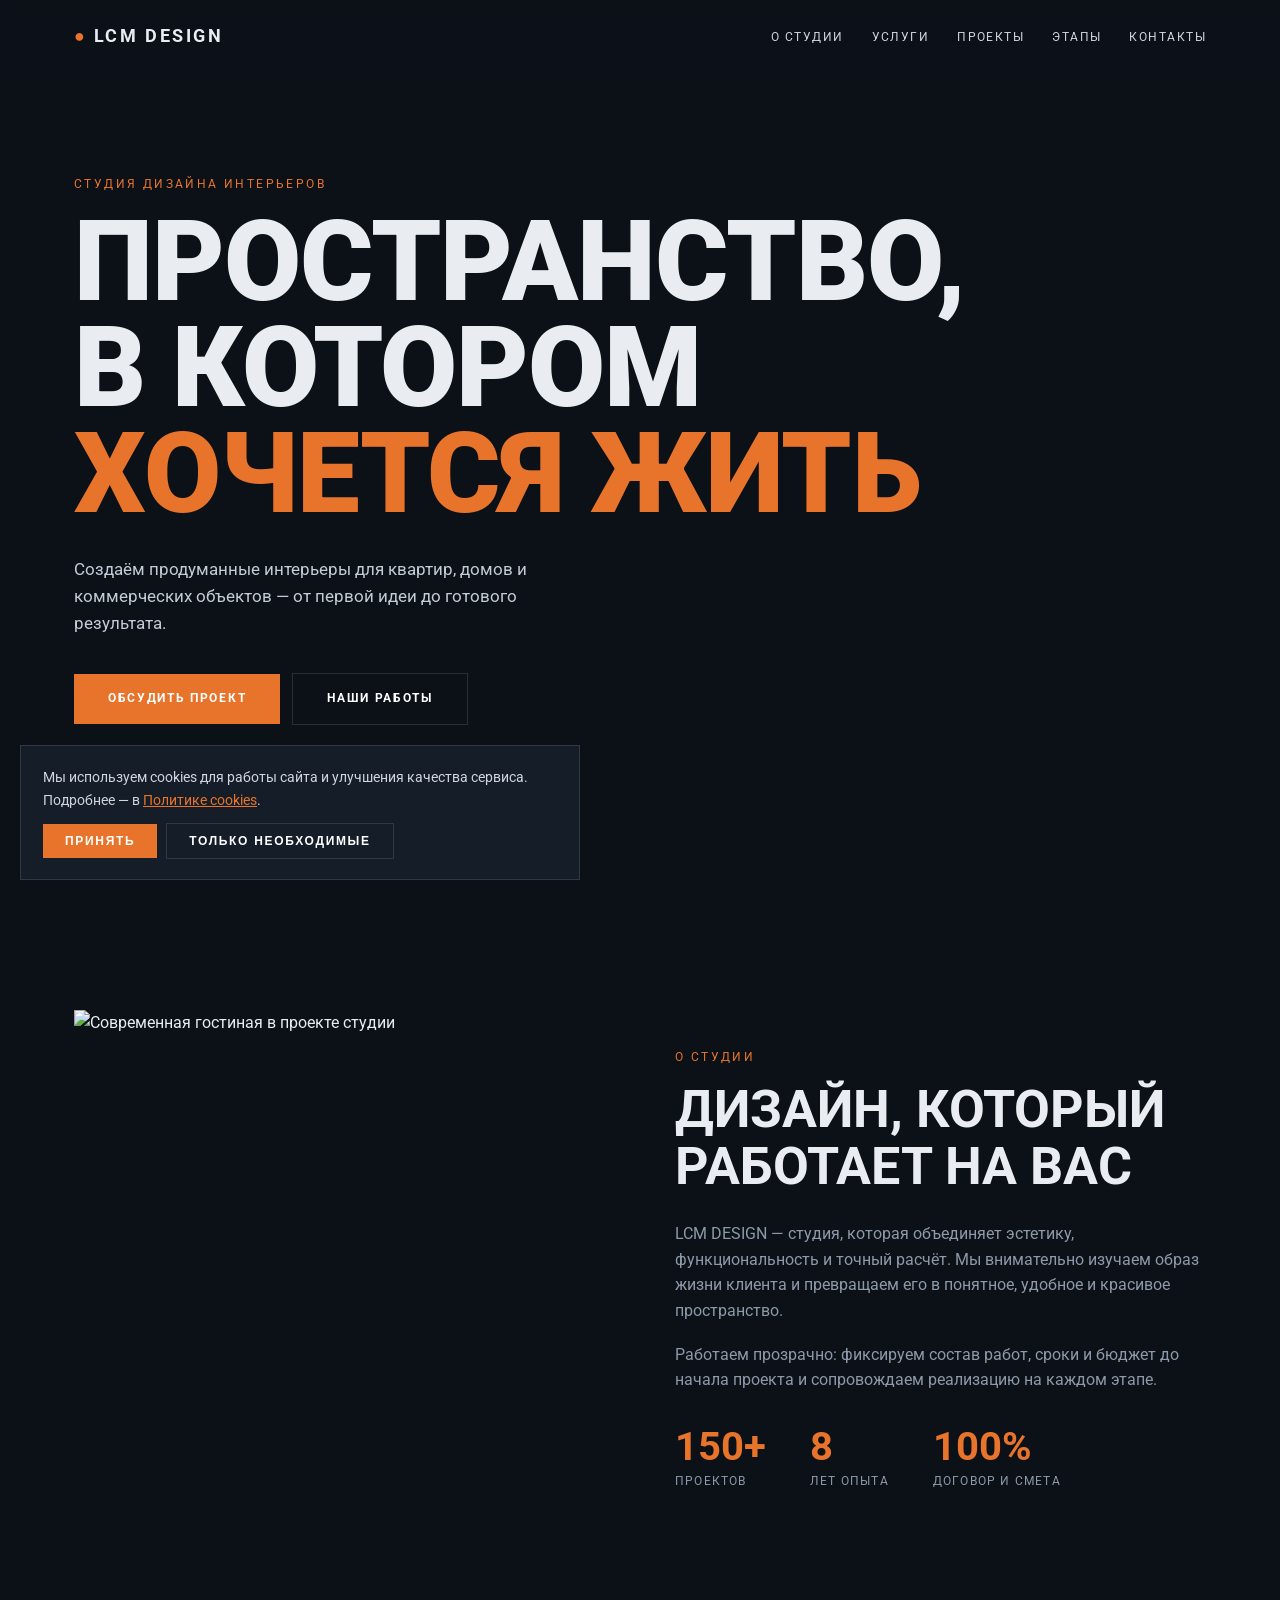
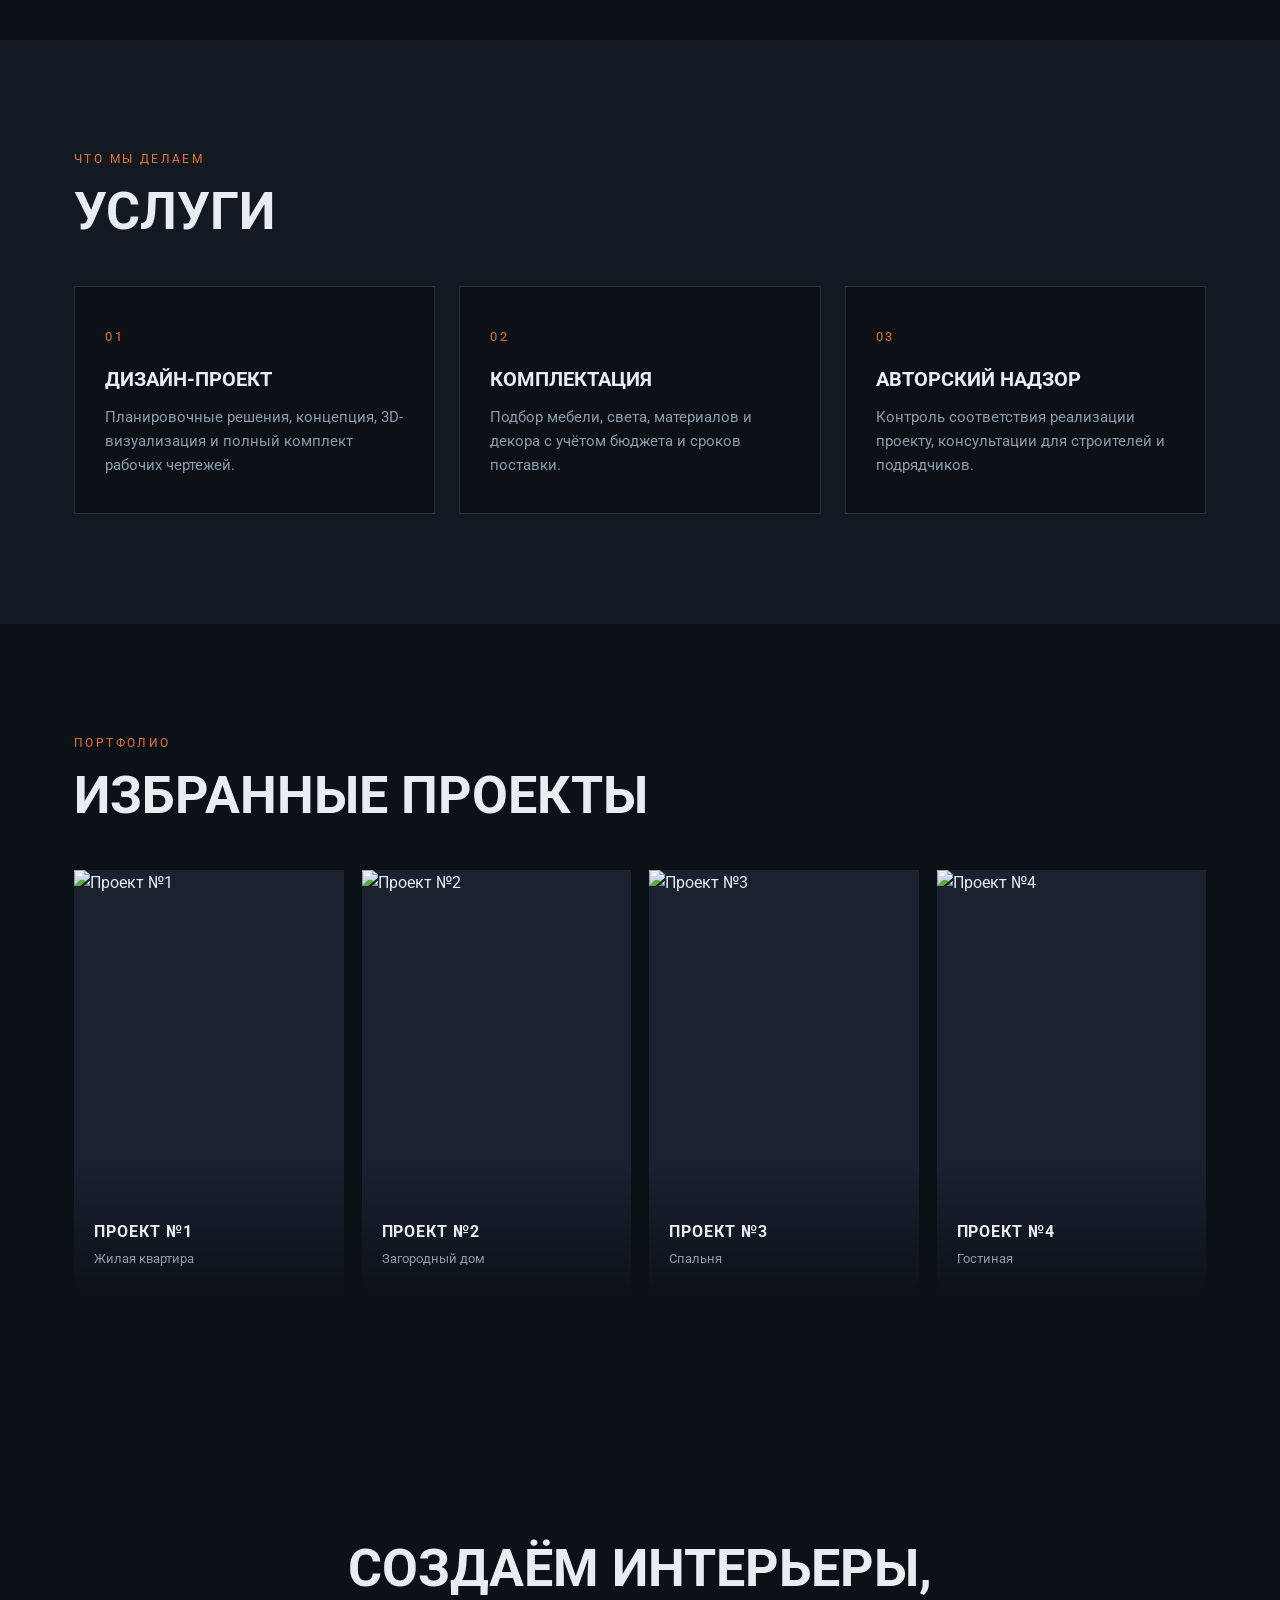
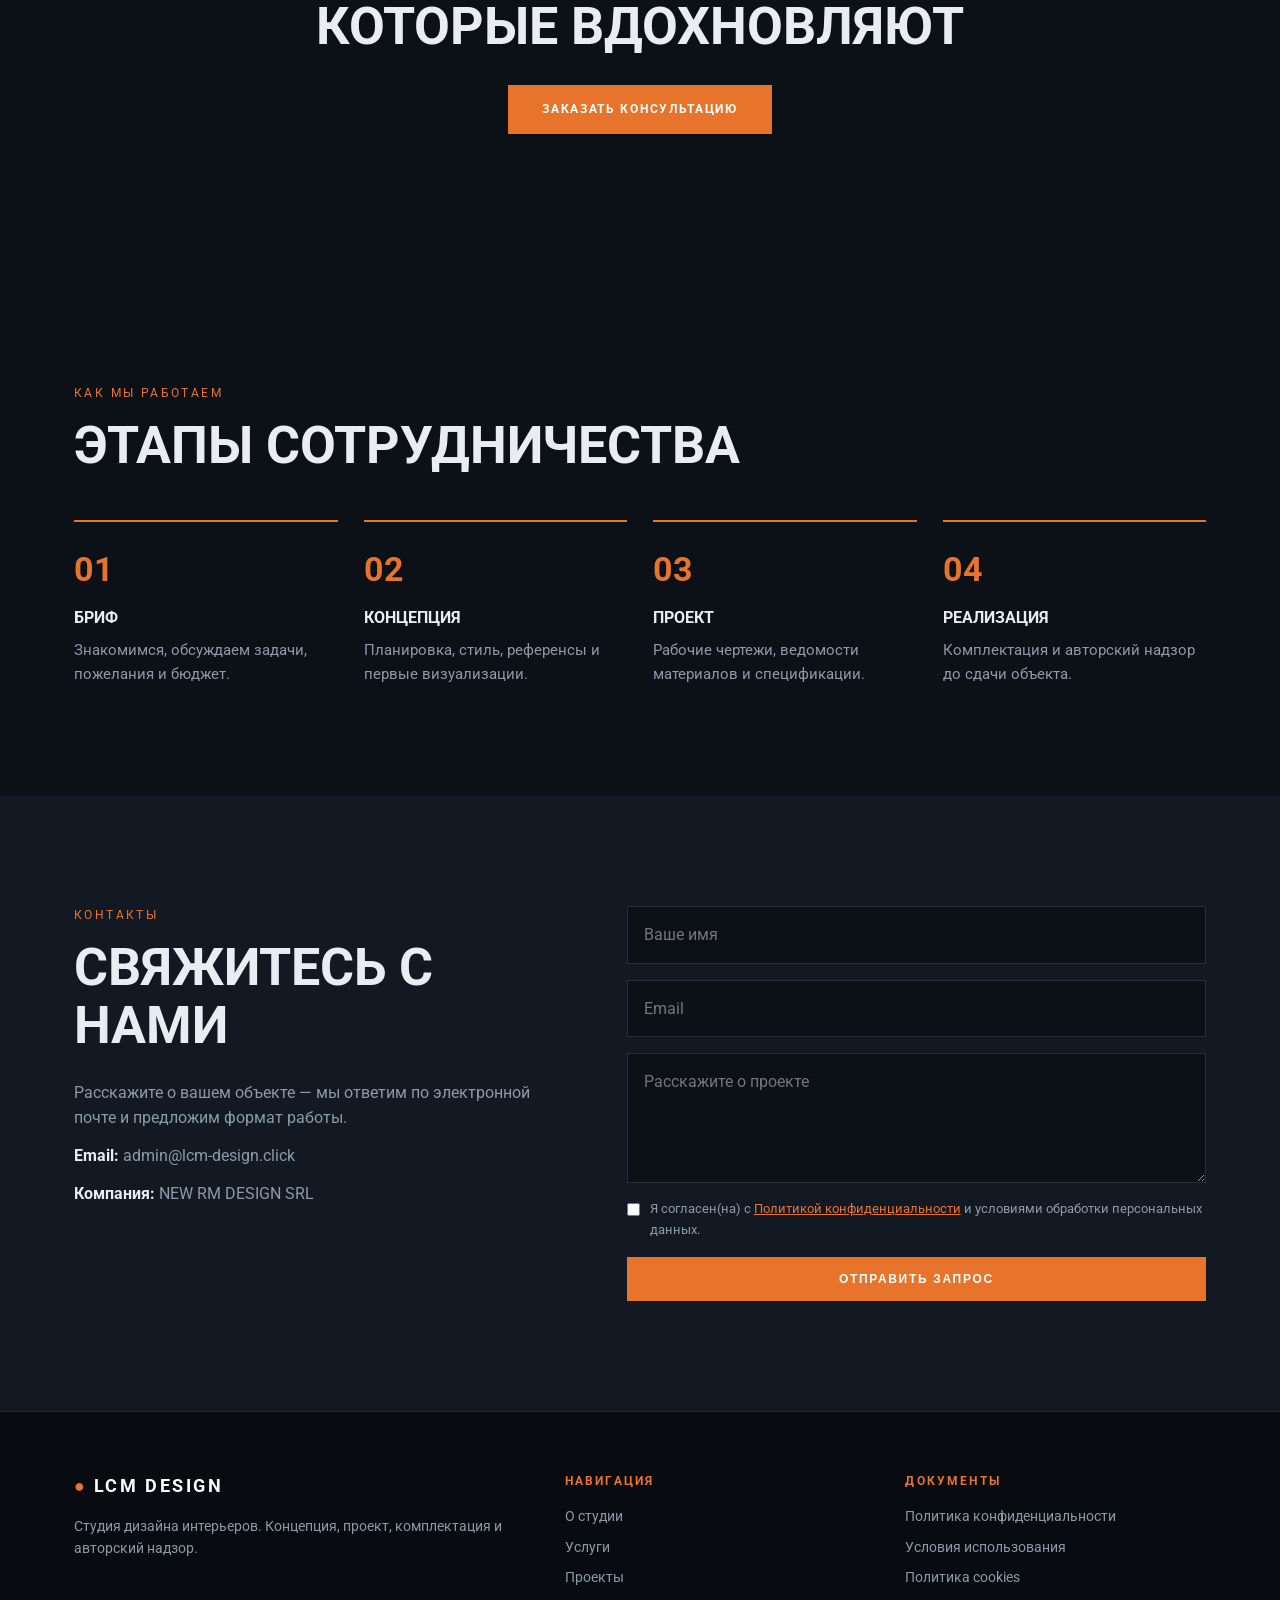
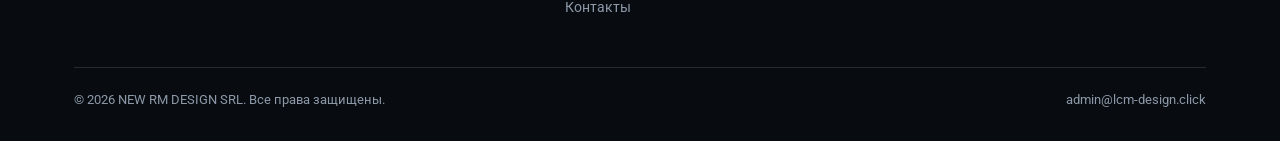
==== index.html @ 58ccce7f "Add files via upload" ====
<!DOCTYPE html>
<html lang="ru">
<head>
<meta charset="UTF-8">
<meta name="viewport" content="width=device-width,initial-scale=1">
<title>LCM DESIGN — студия дизайна интерьеров</title>
<meta name="description" content="LCM DESIGN — дизайн-проекты жилых и коммерческих интерьеров: концепция, визуализация, комплектация и авторский надзор.">
<link href="https://fonts.googleapis.com/css2?family=Roboto:wght@300;400;500;700;900&display=swap" rel="stylesheet">
<link rel="stylesheet" href="style.css">
</head>
<body>
<header><div class="wrap">
<a class="logo" href="index.html"><b>●</b> LCM DESIGN</a>
<button class="burger" id="burger" aria-label="Меню">☰</button>
<nav id="nav">
<a href="#about">О студии</a><a href="#services">Услуги</a><a href="#projects">Проекты</a><a href="#process">Этапы</a><a href="#contacts">Контакты</a>
</nav></div></header>

<div class="hero"><div class="wrap">
<div class="label">Студия дизайна интерьеров</div>
<h1>Пространство,<br>в котором <span>хочется жить</span></h1>
<p>Создаём продуманные интерьеры для квартир, домов и коммерческих объектов — от первой идеи до готового результата.</p>
<a class="btn" href="#contacts">Обсудить проект</a><a class="btn ghost" href="#projects">Наши работы</a>
</div></div>

<section id="about"><div class="wrap about">
<img src="https://images.unsplash.com/photo-1586023492125-27b2c045efd7?auto=format&fit=crop&w=1000&q=70" alt="Современная гостиная в проекте студии" loading="lazy">
<div>
<div class="label">О студии</div>
<h2>Дизайн, который работает на вас</h2>
<p>LCM DESIGN — студия, которая объединяет эстетику, функциональность и точный расчёт. Мы внимательно изучаем образ жизни клиента и превращаем его в понятное, удобное и красивое пространство.</p>
<p>Работаем прозрачно: фиксируем состав работ, сроки и бюджет до начала проекта и сопровождаем реализацию на каждом этапе.</p>
<div class="stats"><div><b>150+</b><span>Проектов</span></div><div><b>8</b><span>Лет опыта</span></div><div><b>100%</b><span>Договор и смета</span></div></div>
</div></div></section>

<section id="services" class="alt"><div class="wrap">
<div class="label">Что мы делаем</div><h2>Услуги</h2>
<div class="grid3">
<div class="card"><i>01</i><h3>Дизайн-проект</h3><p>Планировочные решения, концепция, 3D-визуализация и полный комплект рабочих чертежей.</p></div>
<div class="card"><i>02</i><h3>Комплектация</h3><p>Подбор мебели, света, материалов и декора с учётом бюджета и сроков поставки.</p></div>
<div class="card"><i>03</i><h3>Авторский надзор</h3><p>Контроль соответствия реализации проекту, консультации для строителей и подрядчиков.</p></div>
</div></div></section>

<section id="projects"><div class="wrap">
<div class="label">Портфолио</div><h2>Избранные проекты</h2>
<div class="projects">
<div class="proj"><img src="https://images.unsplash.com/photo-1618221195710-dd6b41faaea6?auto=format&fit=crop&w=700&q=70" alt="Проект №1" loading="lazy"><div><h4>Проект №1</h4><small>Жилая квартира</small></div></div>
<div class="proj"><img src="https://images.unsplash.com/photo-1616486338812-3dadae4b4ace?auto=format&fit=crop&w=700&q=70" alt="Проект №2" loading="lazy"><div><h4>Проект №2</h4><small>Загородный дом</small></div></div>
<div class="proj"><img src="https://images.unsplash.com/photo-1560448204-e02f11c3d0e2?auto=format&fit=crop&w=700&q=70" alt="Проект №3" loading="lazy"><div><h4>Проект №3</h4><small>Спальня</small></div></div>
<div class="proj"><img src="https://images.unsplash.com/photo-1505691938895-1758d7feb511?auto=format&fit=crop&w=700&q=70" alt="Проект №4" loading="lazy"><div><h4>Проект №4</h4><small>Гостиная</small></div></div>
</div></div></section>

<div class="banner"><div class="wrap"><h2>Создаём интерьеры, которые вдохновляют</h2><a class="btn" href="#contacts">Заказать консультацию</a></div></div>

<section id="process"><div class="wrap">
<div class="label">Как мы работаем</div><h2>Этапы сотрудничества</h2>
<div class="steps">
<div><b>01</b><h4>Бриф</h4><p>Знакомимся, обсуждаем задачи, пожелания и бюджет.</p></div>
<div><b>02</b><h4>Концепция</h4><p>Планировка, стиль, референсы и первые визуализации.</p></div>
<div><b>03</b><h4>Проект</h4><p>Рабочие чертежи, ведомости материалов и спецификации.</p></div>
<div><b>04</b><h4>Реализация</h4><p>Комплектация и авторский надзор до сдачи объекта.</p></div>
</div></div></section>

<section id="contacts" class="alt"><div class="wrap contact">
<div>
<div class="label">Контакты</div><h2>Свяжитесь с нами</h2>
<p>Расскажите о вашем объекте — мы ответим по электронной почте и предложим формат работы.</p>
<p><strong>Email:</strong> <a href="mailto:admin@lcm-design.click">admin@lcm-design.click</a></p>
<p><strong>Компания:</strong> NEW RM DESIGN SRL</p>
</div>
<form id="form">
<input name="name" placeholder="Ваше имя" required>
<input name="email" type="email" placeholder="Email" required>
<textarea name="msg" placeholder="Расскажите о проекте" required></textarea>
<label class="check"><input type="checkbox" required><span>Я согласен(на) с <a href="privacy.html">Политикой конфиденциальности</a> и условиями обработки персональных данных.</span></label>
<button class="btn" type="submit">Отправить запрос</button>
</form>
</div></section>

<footer><div class="wrap">
<div class="fgrid">
<div><a class="logo" href="index.html" style="color:#fff;font-size:18px"><b style="color:#e8742c">●</b> LCM DESIGN</a><p style="margin-top:14px">Студия дизайна интерьеров. Концепция, проект, комплектация и авторский надзор.</p></div>
<div><h5>Навигация</h5><a href="#about">О студии</a><a href="#services">Услуги</a><a href="#projects">Проекты</a><a href="#contacts">Контакты</a></div>
<div><h5>Документы</h5><a href="privacy.html">Политика конфиденциальности</a><a href="terms.html">Условия использования</a><a href="cookies.html">Политика cookies</a></div>
</div>
<div class="copy"><span>© 2026 NEW RM DESIGN SRL. Все права защищены.</span><span>admin@lcm-design.click</span></div>
</div></footer>

<div id="cookie">Мы используем cookies для работы сайта и улучшения качества сервиса. Подробнее — в <a href="cookies.html">Политике cookies</a>.<br>
<button class="btn" id="acc">Принять</button> <button class="btn ghost" id="dec" style="margin-left:6px;padding:10px 22px">Только необходимые</button></div>
<script src="script.js"></script>
</body>
</html>
---- style.css ----
:root{--bg:#0c1118;--bg2:#121923;--text:#e9edf2;--muted:#8d99a8;--accent:#e8742c;--line:rgba(255,255,255,.12)}
*{box-sizing:border-box;margin:0;padding:0}
html{scroll-behavior:smooth}
body{font-family:'Roboto',Arial,sans-serif;background:var(--bg);color:var(--text);line-height:1.6}
img{display:block;max-width:100%}
a{color:inherit;text-decoration:none}
.wrap{max-width:1180px;margin:0 auto;padding:0 24px}
header{position:fixed;top:0;left:0;right:0;z-index:50;background:linear-gradient(#0c1118ee,#0c111800);backdrop-filter:blur(4px)}
header .wrap{display:flex;align-items:center;justify-content:space-between;height:72px}
.logo{font-weight:700;letter-spacing:.14em;font-size:18px}
.logo b{color:var(--accent)}
nav a{margin-left:28px;font-size:12px;letter-spacing:.12em;text-transform:uppercase;color:#cfd6df;transition:.2s}
nav a:hover{color:var(--accent)}
.burger{display:none;background:none;border:0;color:#fff;font-size:26px;cursor:pointer}
.hero{min-height:100vh;position:relative;display:flex;align-items:center;background:#0c1118 center/cover no-repeat;background-image:linear-gradient(90deg,#0c1118ee 10%,#0c111866),url('https://images.unsplash.com/photo-1618221195710-dd6b41faaea6?auto=format&fit=crop&w=1800&q=70')}
.hero:after{content:"";position:absolute;left:0;right:0;bottom:0;height:200px;background:linear-gradient(transparent,var(--bg))}
.hero .wrap{position:relative;z-index:2}
.hero h1{font-size:clamp(46px,9vw,112px);line-height:.95;font-weight:900;text-transform:uppercase;letter-spacing:-.01em}
.hero h1 span{color:var(--accent)}
.hero p{max-width:520px;margin:28px 0 36px;color:#c3cbd6;font-size:17px}
.btn{display:inline-block;padding:15px 34px;background:var(--accent);color:#fff;font-size:12px;letter-spacing:.14em;text-transform:uppercase;font-weight:700;border:0;cursor:pointer;transition:.2s}
.btn:hover{background:#ff8a42}
.btn.ghost{background:none;border:1px solid var(--line);margin-left:12px}
.btn.ghost:hover{border-color:var(--accent)}
section{padding:110px 0}
.label{color:var(--accent);font-size:12px;letter-spacing:.2em;text-transform:uppercase;margin-bottom:14px}
h2{font-size:clamp(30px,4.4vw,52px);text-transform:uppercase;line-height:1.1;margin-bottom:26px;font-weight:700}
.about{display:grid;grid-template-columns:1fr 1fr;gap:70px;align-items:center}
.about img{width:100%;height:520px;object-fit:cover}
.about p{color:var(--muted);margin-bottom:18px}
.stats{display:flex;gap:44px;margin-top:34px}
.stats b{display:block;font-size:40px;color:var(--accent);line-height:1}
.stats span{font-size:12px;color:var(--muted);text-transform:uppercase;letter-spacing:.1em}
.alt{background:var(--bg2)}
.grid3{display:grid;grid-template-columns:repeat(3,1fr);gap:24px;margin-top:46px}
.card{border:1px solid var(--line);padding:36px 30px;transition:.25s;background:#0c1118}
.card:hover{border-color:var(--accent);transform:translateY(-4px)}
.card i{font-style:normal;color:var(--accent);font-size:13px;letter-spacing:.2em}
.card h3{margin:14px 0 10px;font-size:20px;text-transform:uppercase}
.card p{color:var(--muted);font-size:15px}
.projects{display:grid;grid-template-columns:repeat(4,1fr);gap:18px;margin-top:46px}
.proj{position:relative;height:420px;overflow:hidden;background:#1a2230}
.proj img{width:100%;height:100%;object-fit:cover;transition:.5s}
.proj:hover img{transform:scale(1.07)}
.proj div{position:absolute;inset:auto 0 0 0;padding:60px 20px 20px;background:linear-gradient(transparent,#0c1118f2)}
.proj h4{font-size:16px;text-transform:uppercase;letter-spacing:.06em}
.proj small{color:var(--muted)}
.banner{background:linear-gradient(#0c1118bb,#0c1118dd),url('https://images.unsplash.com/photo-1600210492486-724fe5c67fb0?auto=format&fit=crop&w=1800&q=70') center/cover fixed;text-align:center;padding:140px 0}
.banner h2{max-width:800px;margin:0 auto 30px}
.steps{display:grid;grid-template-columns:repeat(4,1fr);gap:26px;margin-top:46px}
.steps div{border-top:2px solid var(--accent);padding-top:20px}
.steps b{font-size:34px;color:var(--accent)}
.steps h4{margin:8px 0;text-transform:uppercase}
.steps p{color:var(--muted);font-size:15px}
.contact{display:grid;grid-template-columns:1fr 1.2fr;gap:70px}
.contact p{color:var(--muted);margin-bottom:12px}
.contact strong{color:var(--text)}
form{display:grid;gap:16px}
input,textarea{width:100%;padding:15px 16px;background:#0c1118;border:1px solid var(--line);color:#fff;font:inherit}
input:focus,textarea:focus{outline:0;border-color:var(--accent)}
textarea{min-height:130px;resize:vertical}
.check{display:flex;gap:10px;font-size:13px;color:var(--muted);align-items:flex-start}
.check input{width:auto;margin-top:4px}
.check a{color:var(--accent);text-decoration:underline}
footer{background:#080c11;padding:60px 0 30px;border-top:1px solid var(--line)}
.fgrid{display:grid;grid-template-columns:1.5fr 1fr 1fr;gap:40px}
footer h5{font-size:12px;letter-spacing:.18em;text-transform:uppercase;color:var(--accent);margin-bottom:14px}
footer p,footer a{color:var(--muted);font-size:14px;display:block;margin-bottom:8px}
footer a:hover{color:#fff}
.copy{margin-top:40px;padding-top:22px;border-top:1px solid var(--line);font-size:13px;color:var(--muted);display:flex;justify-content:space-between;flex-wrap:wrap;gap:10px}
#cookie{position:fixed;left:20px;right:20px;bottom:20px;max-width:560px;background:#151d29;border:1px solid var(--line);padding:20px 22px;z-index:99;font-size:14px;color:#cfd6df;display:none}
#cookie a{color:var(--accent);text-decoration:underline}
#cookie .btn{padding:10px 22px;margin-top:12px}
.legal{padding:140px 0 80px;max-width:820px}
.legal h1{font-size:clamp(32px,5vw,52px);text-transform:uppercase;margin-bottom:8px}
.legal h3{margin:30px 0 10px;color:var(--accent);text-transform:uppercase;font-size:16px;letter-spacing:.06em}
.legal p,.legal li{color:#b7c0cc;margin-bottom:10px}
.legal ul{padding-left:22px}
.upd{color:var(--muted);font-size:13px;margin-bottom:30px}
@media(max-width:900px){
.about,.contact,.fgrid{grid-template-columns:1fr;gap:36px}
.grid3,.steps{grid-template-columns:1fr}
.projects{grid-template-columns:1fr 1fr}
.proj{height:320px}
.about img{height:340px}
.burger{display:block}
nav{display:none;position:absolute;top:72px;left:0;right:0;background:#0c1118;padding:12px 24px 20px}
nav.open{display:block}
nav a{display:block;margin:0;padding:12px 0;border-bottom:1px solid var(--line)}
.btn.ghost{margin:12px 0 0}
}
@media(max-width:520px){.projects{grid-template-columns:1fr}}
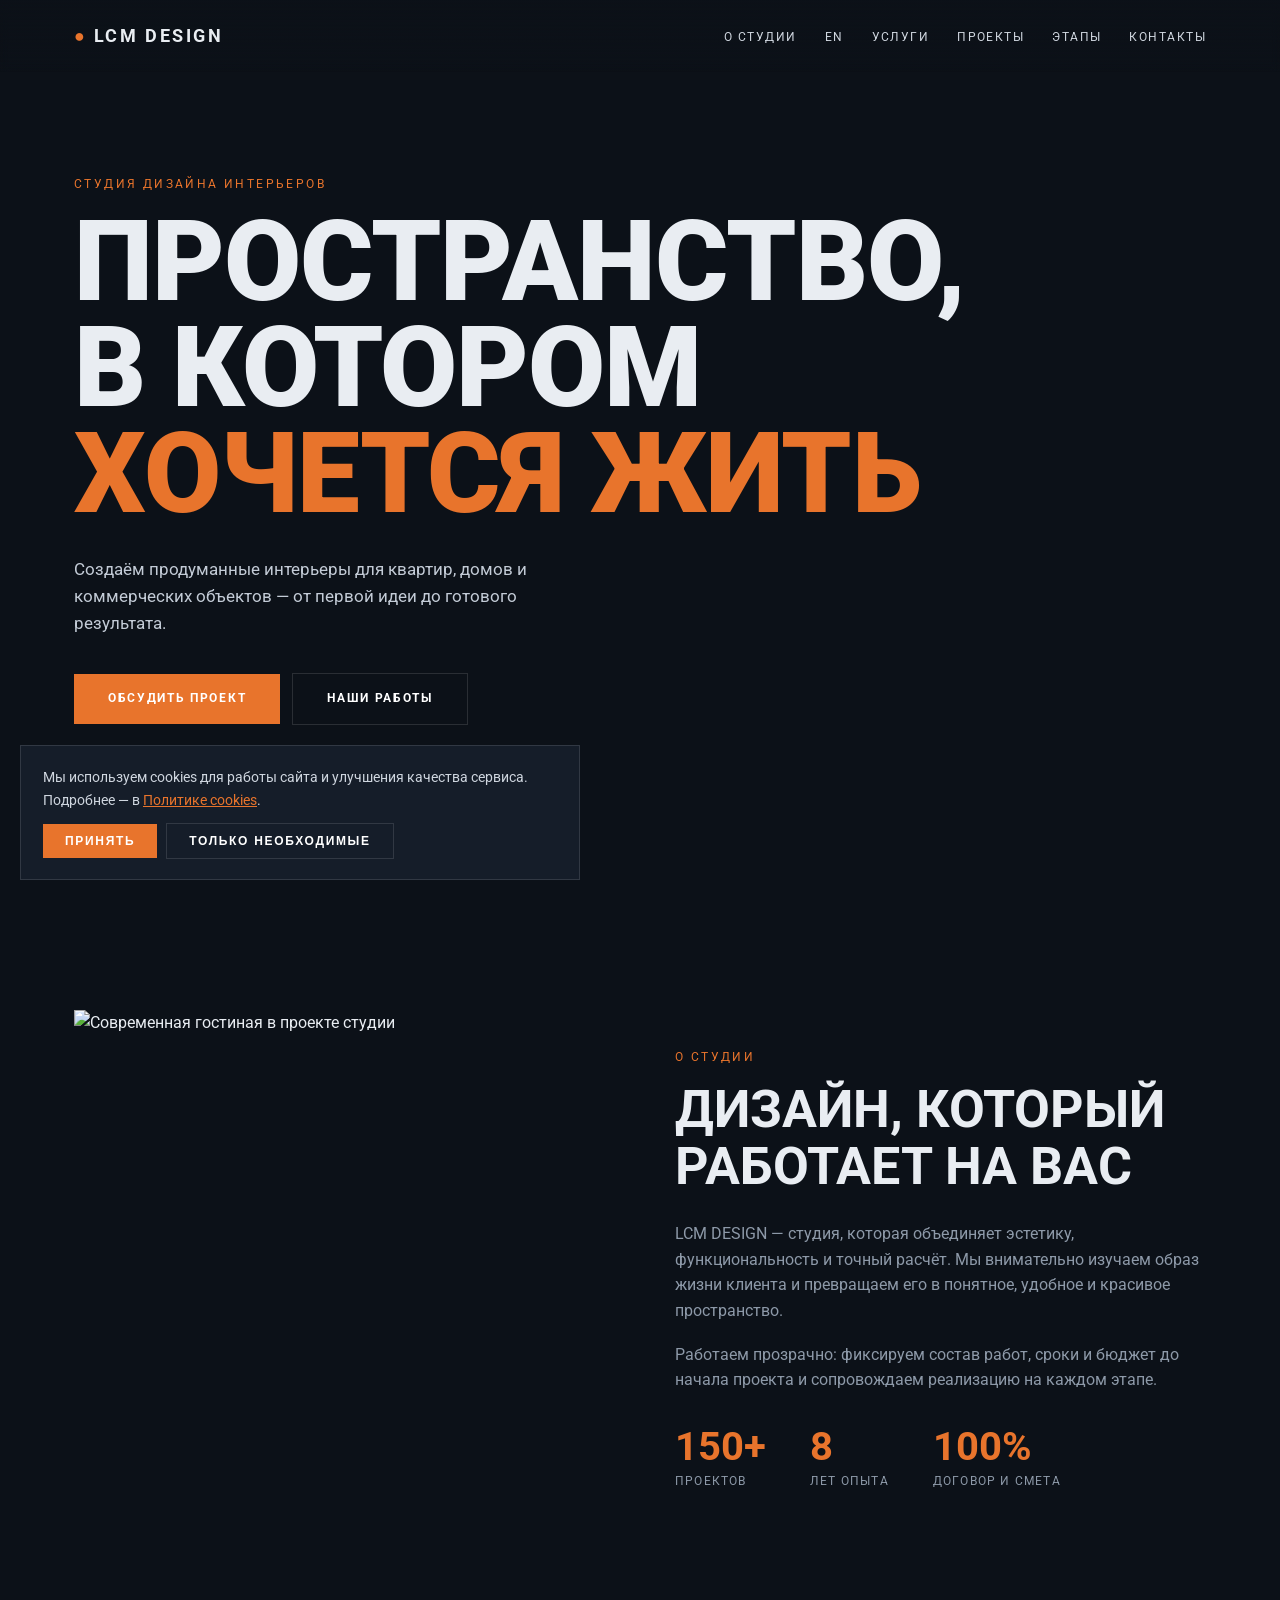
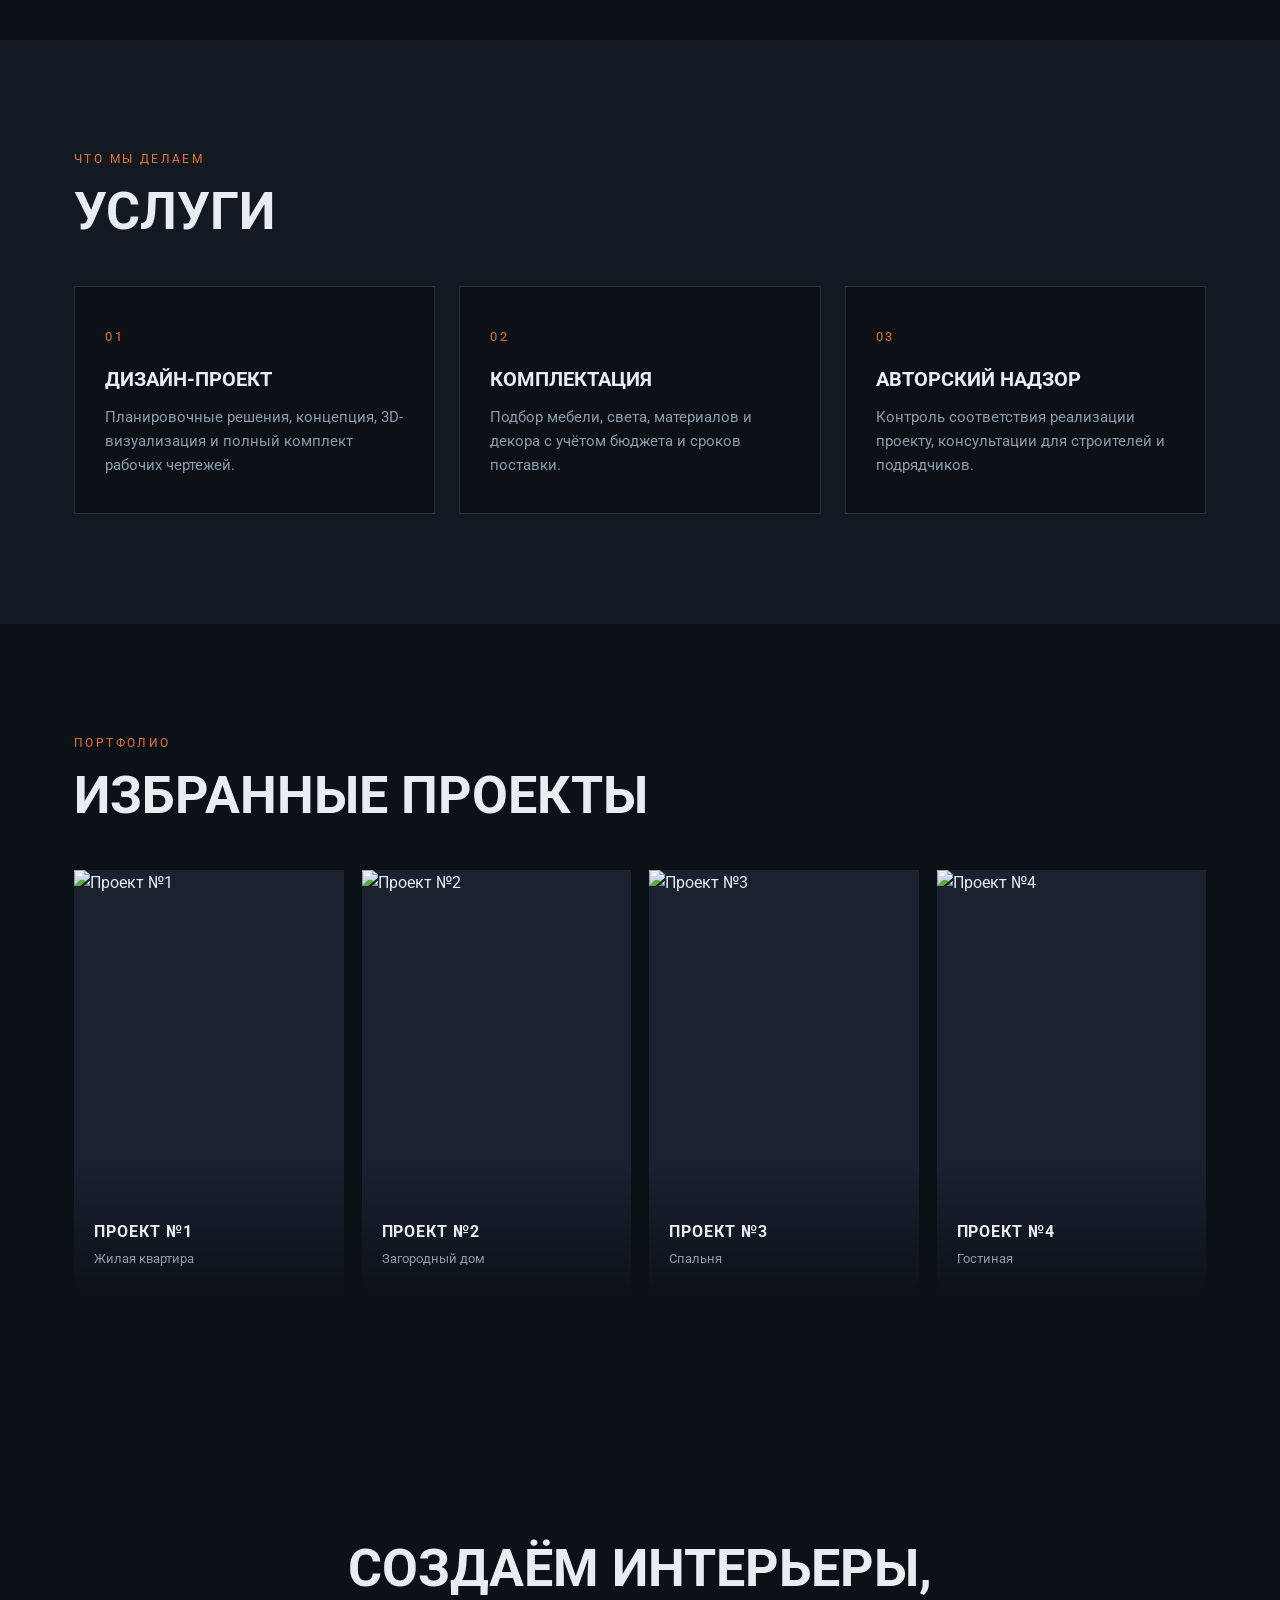
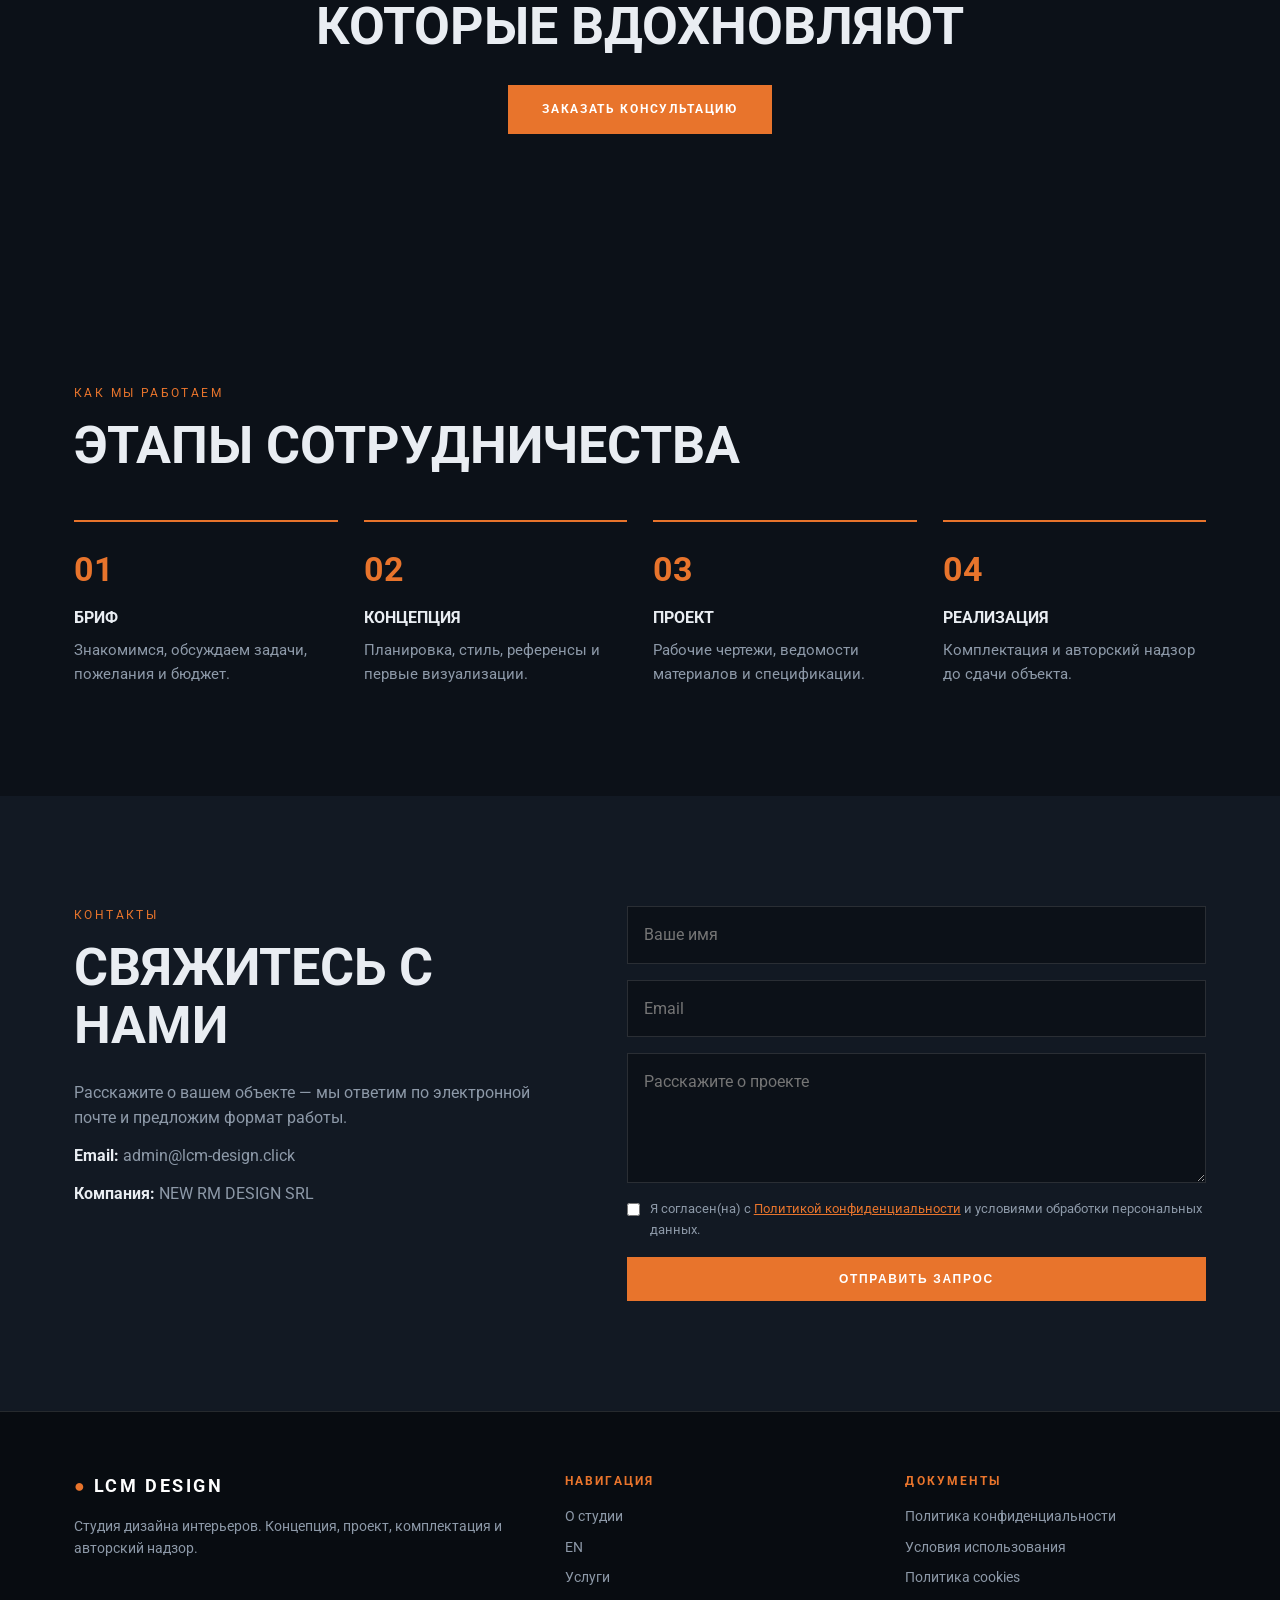
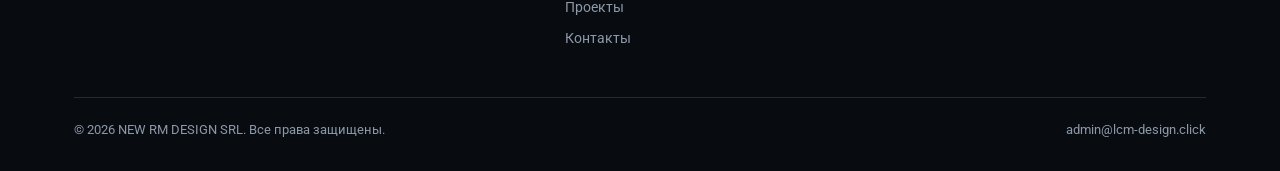
==== commit 341f9200: "Add files via upload" ====
--- a/index.html
+++ b/index.html
@@ -13,7 +13,7 @@
 <a class="logo" href="index.html"><b>●</b> LCM DESIGN</a>
 <button class="burger" id="burger" aria-label="Меню">☰</button>
 <nav id="nav">
-<a href="#about">О студии</a><a href="#services">Услуги</a><a href="#projects">Проекты</a><a href="#process">Этапы</a><a href="#contacts">Контакты</a>
+<a href="#about">О студии</a><a href="../index.html">EN</a><a href="#services">Услуги</a><a href="#projects">Проекты</a><a href="#process">Этапы</a><a href="#contacts">Контакты</a>
 </nav></div></header>
 
 <div class="hero"><div class="wrap">
@@ -80,7 +80,7 @@
 <footer><div class="wrap">
 <div class="fgrid">
 <div><a class="logo" href="index.html" style="color:#fff;font-size:18px"><b style="color:#e8742c">●</b> LCM DESIGN</a><p style="margin-top:14px">Студия дизайна интерьеров. Концепция, проект, комплектация и авторский надзор.</p></div>
-<div><h5>Навигация</h5><a href="#about">О студии</a><a href="#services">Услуги</a><a href="#projects">Проекты</a><a href="#contacts">Контакты</a></div>
+<div><h5>Навигация</h5><a href="#about">О студии</a><a href="../index.html">EN</a><a href="#services">Услуги</a><a href="#projects">Проекты</a><a href="#contacts">Контакты</a></div>
 <div><h5>Документы</h5><a href="privacy.html">Политика конфиденциальности</a><a href="terms.html">Условия использования</a><a href="cookies.html">Политика cookies</a></div>
 </div>
 <div class="copy"><span>© 2026 NEW RM DESIGN SRL. Все права защищены.</span><span>admin@lcm-design.click</span></div>
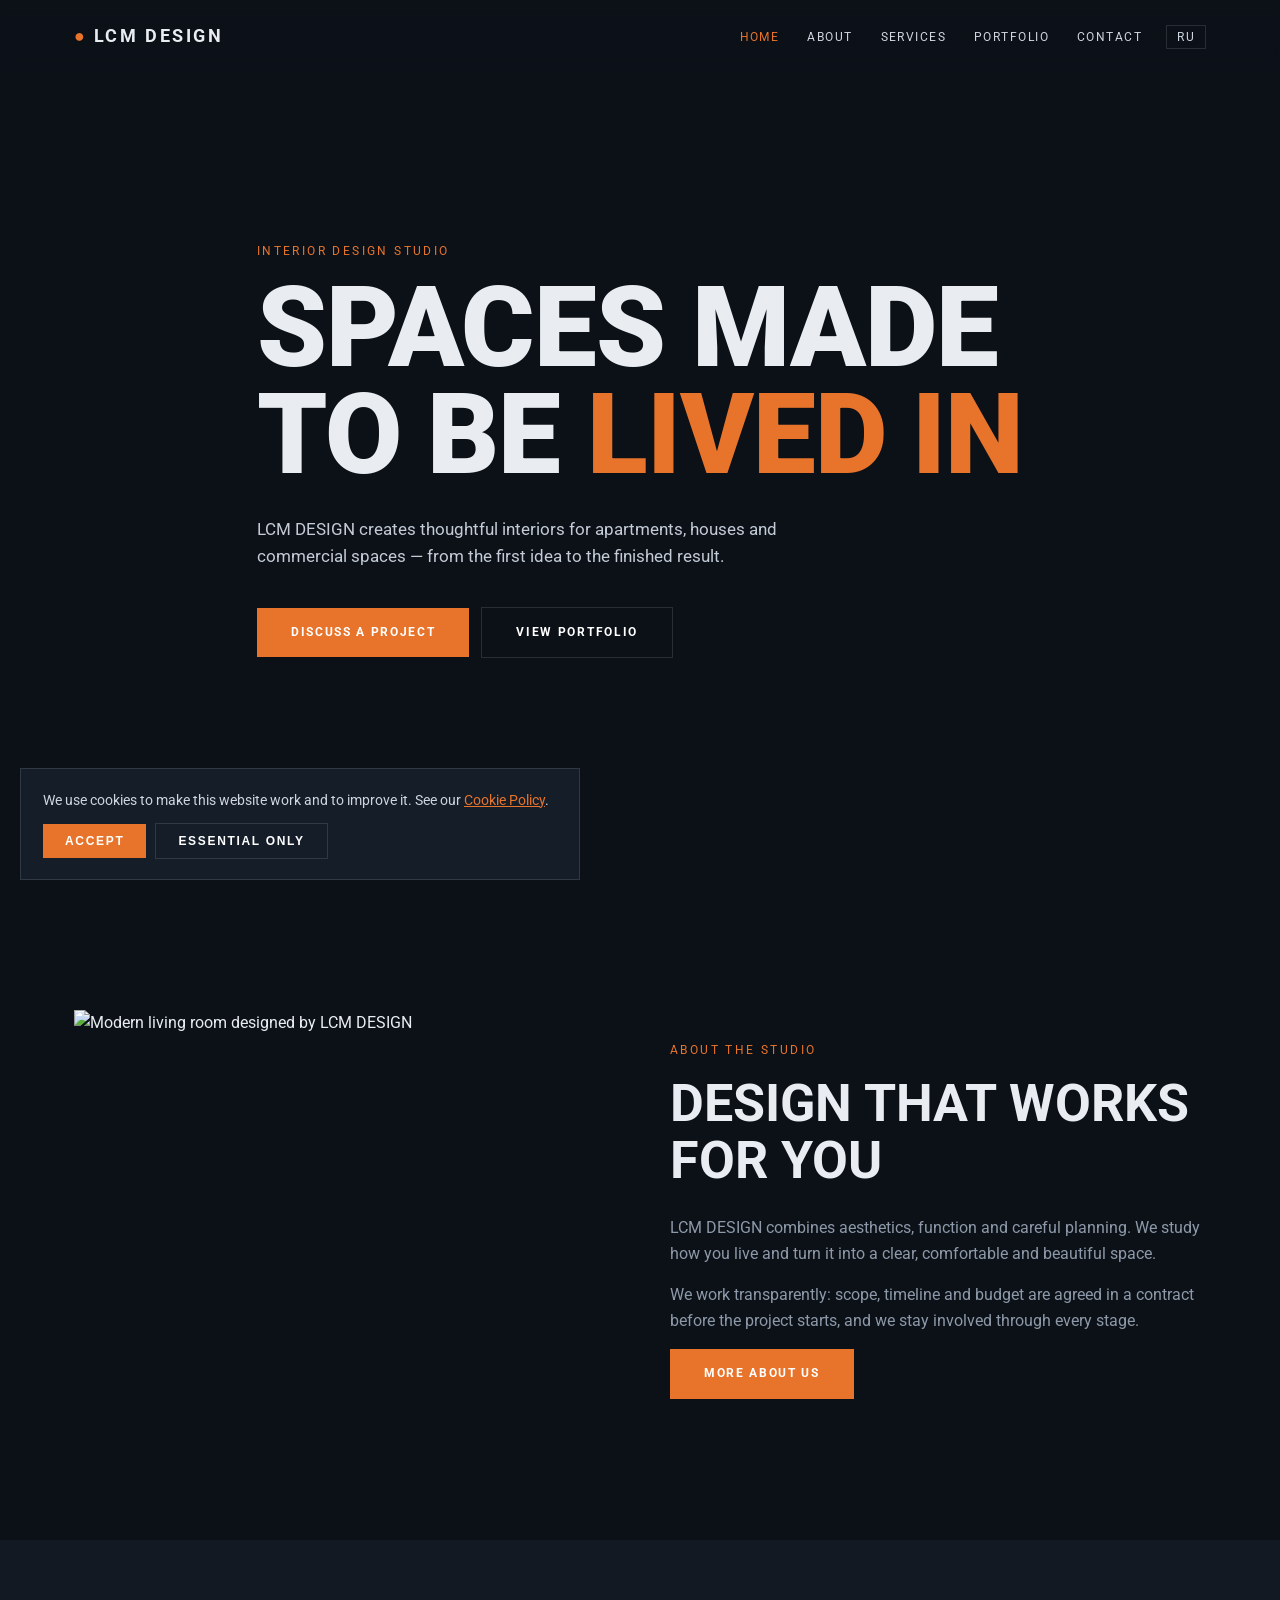
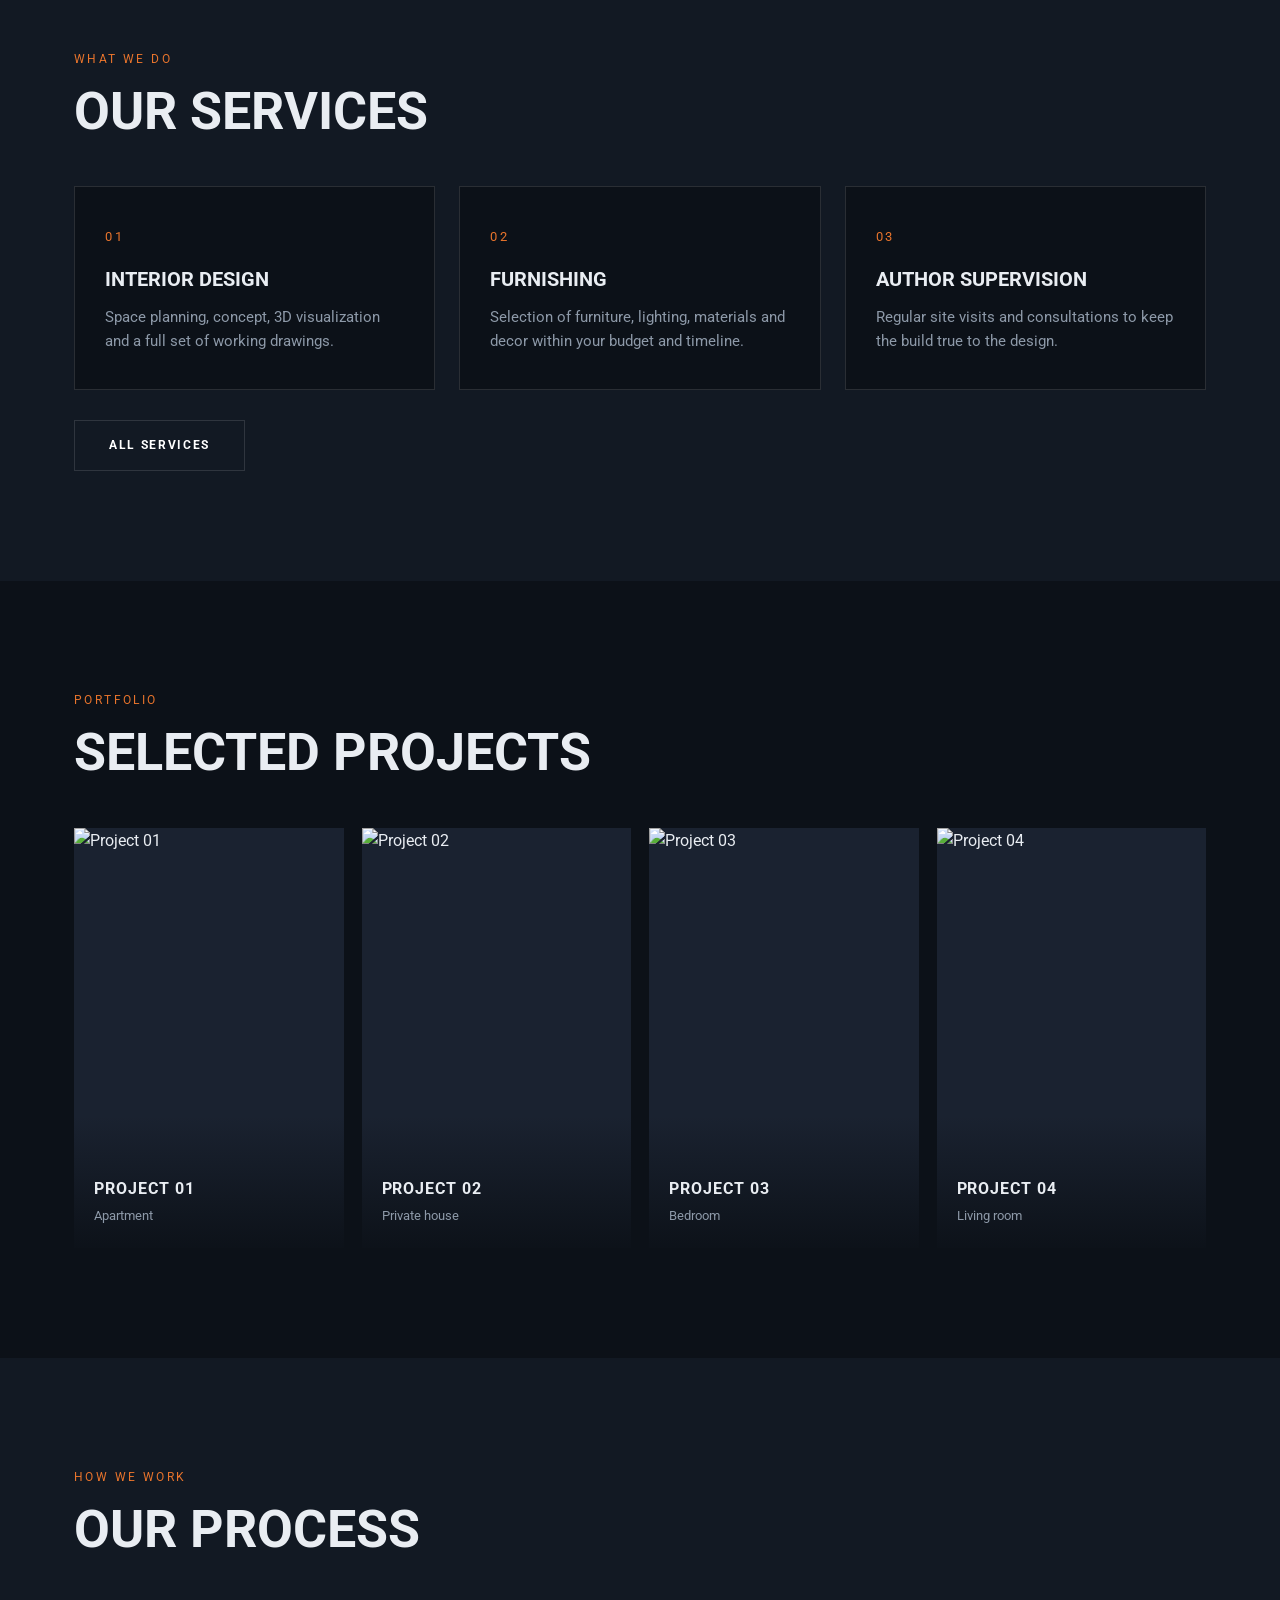
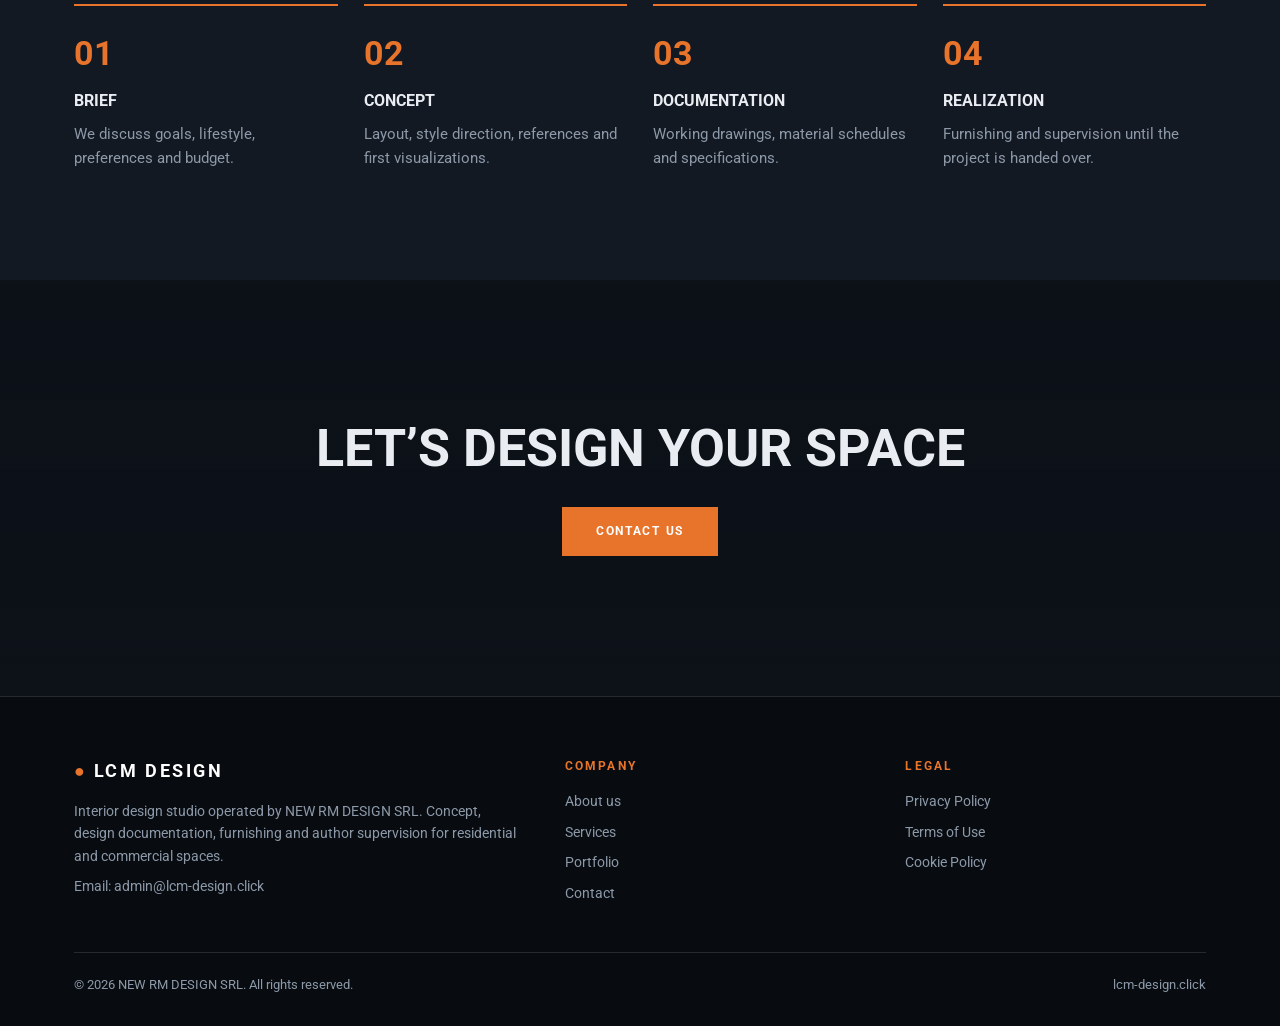
==== commit 9c14b37f: "Add files via upload" ====
--- a/index.html
+++ b/index.html
@@ -1,93 +1,15 @@
-<!DOCTYPE html>
-<html lang="ru">
-<head>
-<meta charset="UTF-8">
-<meta name="viewport" content="width=device-width,initial-scale=1">
-<title>LCM DESIGN — студия дизайна интерьеров</title>
-<meta name="description" content="LCM DESIGN — дизайн-проекты жилых и коммерческих интерьеров: концепция, визуализация, комплектация и авторский надзор.">
-<link href="https://fonts.googleapis.com/css2?family=Roboto:wght@300;400;500;700;900&display=swap" rel="stylesheet">
-<link rel="stylesheet" href="style.css">
-</head>
-<body>
-<header><div class="wrap">
-<a class="logo" href="index.html"><b>●</b> LCM DESIGN</a>
-<button class="burger" id="burger" aria-label="Меню">☰</button>
-<nav id="nav">
-<a href="#about">О студии</a><a href="../index.html">EN</a><a href="#services">Услуги</a><a href="#projects">Проекты</a><a href="#process">Этапы</a><a href="#contacts">Контакты</a>
-</nav></div></header>
-
-<div class="hero"><div class="wrap">
-<div class="label">Студия дизайна интерьеров</div>
-<h1>Пространство,<br>в котором <span>хочется жить</span></h1>
-<p>Создаём продуманные интерьеры для квартир, домов и коммерческих объектов — от первой идеи до готового результата.</p>
-<a class="btn" href="#contacts">Обсудить проект</a><a class="btn ghost" href="#projects">Наши работы</a>
-</div></div>
-
-<section id="about"><div class="wrap about">
-<img src="https://images.unsplash.com/photo-1586023492125-27b2c045efd7?auto=format&fit=crop&w=1000&q=70" alt="Современная гостиная в проекте студии" loading="lazy">
-<div>
-<div class="label">О студии</div>
-<h2>Дизайн, который работает на вас</h2>
-<p>LCM DESIGN — студия, которая объединяет эстетику, функциональность и точный расчёт. Мы внимательно изучаем образ жизни клиента и превращаем его в понятное, удобное и красивое пространство.</p>
-<p>Работаем прозрачно: фиксируем состав работ, сроки и бюджет до начала проекта и сопровождаем реализацию на каждом этапе.</p>
-<div class="stats"><div><b>150+</b><span>Проектов</span></div><div><b>8</b><span>Лет опыта</span></div><div><b>100%</b><span>Договор и смета</span></div></div>
-</div></div></section>
-
-<section id="services" class="alt"><div class="wrap">
-<div class="label">Что мы делаем</div><h2>Услуги</h2>
-<div class="grid3">
-<div class="card"><i>01</i><h3>Дизайн-проект</h3><p>Планировочные решения, концепция, 3D-визуализация и полный комплект рабочих чертежей.</p></div>
-<div class="card"><i>02</i><h3>Комплектация</h3><p>Подбор мебели, света, материалов и декора с учётом бюджета и сроков поставки.</p></div>
-<div class="card"><i>03</i><h3>Авторский надзор</h3><p>Контроль соответствия реализации проекту, консультации для строителей и подрядчиков.</p></div>
-</div></div></section>
-
-<section id="projects"><div class="wrap">
-<div class="label">Портфолио</div><h2>Избранные проекты</h2>
-<div class="projects">
-<div class="proj"><img src="https://images.unsplash.com/photo-1618221195710-dd6b41faaea6?auto=format&fit=crop&w=700&q=70" alt="Проект №1" loading="lazy"><div><h4>Проект №1</h4><small>Жилая квартира</small></div></div>
-<div class="proj"><img src="https://images.unsplash.com/photo-1616486338812-3dadae4b4ace?auto=format&fit=crop&w=700&q=70" alt="Проект №2" loading="lazy"><div><h4>Проект №2</h4><small>Загородный дом</small></div></div>
-<div class="proj"><img src="https://images.unsplash.com/photo-1560448204-e02f11c3d0e2?auto=format&fit=crop&w=700&q=70" alt="Проект №3" loading="lazy"><div><h4>Проект №3</h4><small>Спальня</small></div></div>
-<div class="proj"><img src="https://images.unsplash.com/photo-1505691938895-1758d7feb511?auto=format&fit=crop&w=700&q=70" alt="Проект №4" loading="lazy"><div><h4>Проект №4</h4><small>Гостиная</small></div></div>
-</div></div></section>
-
-<div class="banner"><div class="wrap"><h2>Создаём интерьеры, которые вдохновляют</h2><a class="btn" href="#contacts">Заказать консультацию</a></div></div>
-
-<section id="process"><div class="wrap">
-<div class="label">Как мы работаем</div><h2>Этапы сотрудничества</h2>
-<div class="steps">
-<div><b>01</b><h4>Бриф</h4><p>Знакомимся, обсуждаем задачи, пожелания и бюджет.</p></div>
-<div><b>02</b><h4>Концепция</h4><p>Планировка, стиль, референсы и первые визуализации.</p></div>
-<div><b>03</b><h4>Проект</h4><p>Рабочие чертежи, ведомости материалов и спецификации.</p></div>
-<div><b>04</b><h4>Реализация</h4><p>Комплектация и авторский надзор до сдачи объекта.</p></div>
-</div></div></section>
-
-<section id="contacts" class="alt"><div class="wrap contact">
-<div>
-<div class="label">Контакты</div><h2>Свяжитесь с нами</h2>
-<p>Расскажите о вашем объекте — мы ответим по электронной почте и предложим формат работы.</p>
-<p><strong>Email:</strong> <a href="mailto:admin@lcm-design.click">admin@lcm-design.click</a></p>
-<p><strong>Компания:</strong> NEW RM DESIGN SRL</p>
-</div>
-<form id="form">
-<input name="name" placeholder="Ваше имя" required>
-<input name="email" type="email" placeholder="Email" required>
-<textarea name="msg" placeholder="Расскажите о проекте" required></textarea>
-<label class="check"><input type="checkbox" required><span>Я согласен(на) с <a href="privacy.html">Политикой конфиденциальности</a> и условиями обработки персональных данных.</span></label>
-<button class="btn" type="submit">Отправить запрос</button>
-</form>
-</div></section>
-
-<footer><div class="wrap">
-<div class="fgrid">
-<div><a class="logo" href="index.html" style="color:#fff;font-size:18px"><b style="color:#e8742c">●</b> LCM DESIGN</a><p style="margin-top:14px">Студия дизайна интерьеров. Концепция, проект, комплектация и авторский надзор.</p></div>
-<div><h5>Навигация</h5><a href="#about">О студии</a><a href="../index.html">EN</a><a href="#services">Услуги</a><a href="#projects">Проекты</a><a href="#contacts">Контакты</a></div>
-<div><h5>Документы</h5><a href="privacy.html">Политика конфиденциальности</a><a href="terms.html">Условия использования</a><a href="cookies.html">Политика cookies</a></div>
-</div>
-<div class="copy"><span>© 2026 NEW RM DESIGN SRL. Все права защищены.</span><span>admin@lcm-design.click</span></div>
-</div></footer>
-
-<div id="cookie">Мы используем cookies для работы сайта и улучшения качества сервиса. Подробнее — в <a href="cookies.html">Политике cookies</a>.<br>
-<button class="btn" id="acc">Принять</button> <button class="btn ghost" id="dec" style="margin-left:6px;padding:10px 22px">Только необходимые</button></div>
-<script src="script.js"></script>
-</body>
-</html>
+<!DOCTYPE html><html lang="en"><head><meta charset="UTF-8"><meta name="viewport" content="width=device-width,initial-scale=1"><title>LCM DESIGN — Interior Design Studio</title><meta name="description" content="LCM DESIGN is an interior design studio creating residential and commercial interiors: concept, visualization, documentation, furnishing and supervision."><link href="https://fonts.googleapis.com/css2?family=Roboto:wght@300;400;500;700;900&display=swap" rel="stylesheet"><link rel="stylesheet" href="style.css"></head><body>
+<header><div class="wrap"><a class="logo" href="index.html"><b>●</b> LCM DESIGN</a><button class="burger" id="burger" aria-label="Menu">☰</button><nav id="nav"><a href="index.html" style=color:var(--accent)>Home</a><a href="about.html">About</a><a href="services.html">Services</a><a href="portfolio.html">Portfolio</a><a href="contact.html">Contact</a><a class="lang" href="ru/index.html">RU</a></nav></div></header>
+<div class="hero"><div class="wrap"><div class="label">Interior design studio</div><h1>Spaces made<br>to be <span>lived in</span></h1><p>LCM DESIGN creates thoughtful interiors for apartments, houses and commercial spaces — from the first idea to the finished result.</p><a class="btn" href="contact.html">Discuss a project</a><a class="btn ghost" href="portfolio.html">View portfolio</a></div></div>
+<section><div class="wrap two"><img src="https://images.unsplash.com/photo-1586023492125-27b2c045efd7?auto=format&fit=crop&w=1000&q=70" alt="Modern living room designed by LCM DESIGN" loading="lazy"><div><div class="label">About the studio</div><h2>Design that works for you</h2><p>LCM DESIGN combines aesthetics, function and careful planning. We study how you live and turn it into a clear, comfortable and beautiful space.</p><p>We work transparently: scope, timeline and budget are agreed in a contract before the project starts, and we stay involved through every stage.</p><a class="btn" href="about.html">More about us</a></div></div></section>
+<section class="alt"><div class="wrap"><div class="label">What we do</div><h2>Our services</h2><div class="grid3">
+<div class="card"><i>01</i><h3>Interior design</h3><p>Space planning, concept, 3D visualization and a full set of working drawings.</p></div>
+<div class="card"><i>02</i><h3>Furnishing</h3><p>Selection of furniture, lighting, materials and decor within your budget and timeline.</p></div>
+<div class="card"><i>03</i><h3>Author supervision</h3><p>Regular site visits and consultations to keep the build true to the design.</p></div></div><p style="margin-top:30px"><a class="btn ghost" style="margin:0" href="services.html">All services</a></p></div></section>
+<section><div class="wrap"><div class="label">Portfolio</div><h2>Selected projects</h2><div class="projects"><div class="proj"><img src="https://images.unsplash.com/photo-1618221195710-dd6b41faaea6?auto=format&fit=crop&w=700&q=70" alt="Project 01" loading="lazy"><div><h4>Project 01</h4><small>Apartment</small></div></div><div class="proj"><img src="https://images.unsplash.com/photo-1616486338812-3dadae4b4ace?auto=format&fit=crop&w=700&q=70" alt="Project 02" loading="lazy"><div><h4>Project 02</h4><small>Private house</small></div></div><div class="proj"><img src="https://images.unsplash.com/photo-1560448204-e02f11c3d0e2?auto=format&fit=crop&w=700&q=70" alt="Project 03" loading="lazy"><div><h4>Project 03</h4><small>Bedroom</small></div></div><div class="proj"><img src="https://images.unsplash.com/photo-1505691938895-1758d7feb511?auto=format&fit=crop&w=700&q=70" alt="Project 04" loading="lazy"><div><h4>Project 04</h4><small>Living room</small></div></div></div></div></section>
+<section class="alt"><div class="wrap"><div class="label">How we work</div><h2>Our process</h2><div class="steps"><div><b>01</b><h4>Brief</h4><p>We discuss goals, lifestyle, preferences and budget.</p></div><div><b>02</b><h4>Concept</h4><p>Layout, style direction, references and first visualizations.</p></div><div><b>03</b><h4>Documentation</h4><p>Working drawings, material schedules and specifications.</p></div><div><b>04</b><h4>Realization</h4><p>Furnishing and supervision until the project is handed over.</p></div></div></div></section>
+<div class="banner"><div class="wrap"><h2>Let’s design your space</h2><a class="btn" href="contact.html">Contact us</a></div></div><footer><div class="wrap"><div class="fgrid"><div><a class="logo" href="index.html" style="color:#fff;font-size:18px"><b style="color:#e8742c">●</b> LCM DESIGN</a><p style="margin-top:14px">Interior design studio operated by NEW RM DESIGN SRL. Concept, design documentation, furnishing and author supervision for residential and commercial spaces.</p><p>Email: <a style="display:inline" href="mailto:admin@lcm-design.click">admin@lcm-design.click</a></p></div>
+<div><h5>Company</h5><a href="about.html">About us</a><a href="services.html">Services</a><a href="portfolio.html">Portfolio</a><a href="contact.html">Contact</a></div>
+<div><h5>Legal</h5><a href="privacy.html">Privacy Policy</a><a href="terms.html">Terms of Use</a><a href="cookies.html">Cookie Policy</a></div></div>
+<div class="copy"><span>© 2026 NEW RM DESIGN SRL. All rights reserved.</span><span>lcm-design.click</span></div></div></footer>
+<div id="cookie">We use cookies to make this website work and to improve it. See our <a href="cookies.html">Cookie Policy</a>.<br><button class="btn" id="acc">Accept</button> <button class="btn ghost" id="dec" style="margin-left:6px;padding:10px 22px">Essential only</button></div><script src="script.js"></script></body></html>
--- a/style.css
+++ b/style.css
@@ -90,3 +90,20 @@
 .btn.ghost{margin:12px 0 0}
 }
 @media(max-width:520px){.projects{grid-template-columns:1fr}}
+.phero{padding:170px 0 80px;background:linear-gradient(#0c1118cc,#0c1118f5),url('https://images.unsplash.com/photo-1618221195710-dd6b41faaea6?auto=format&fit=crop&w=1800&q=60') center/cover}
+.phero h1{font-size:clamp(36px,6vw,68px);text-transform:uppercase;line-height:1.05}
+.phero p{color:#c3cbd6;max-width:640px;margin-top:16px}
+.two{display:grid;grid-template-columns:1fr 1fr;gap:60px;align-items:center}
+.two img{width:100%;height:420px;object-fit:cover}
+.two p,.lead{color:var(--muted);margin-bottom:16px}
+.list{list-style:none;margin-top:14px}
+.list li{padding:10px 0;border-bottom:1px solid var(--line);color:#c3cbd6}
+.list li:before{content:"— ";color:var(--accent)}
+.faq details{border-bottom:1px solid var(--line);padding:18px 0}
+.faq summary{cursor:pointer;font-weight:500;text-transform:uppercase;letter-spacing:.04em}
+.faq p{color:var(--muted);margin-top:10px}
+.lang{font-size:12px;border:1px solid var(--line);padding:4px 10px;margin-left:24px}
+.pgrid{display:grid;grid-template-columns:repeat(3,1fr);gap:22px;margin-top:40px}
+.pgrid .proj{height:380px}
+@media(max-width:900px){.two{grid-template-columns:1fr;gap:30px}.pgrid{grid-template-columns:1fr 1fr}.lang{margin:0}}
+@media(max-width:520px){.pgrid{grid-template-columns:1fr}}
